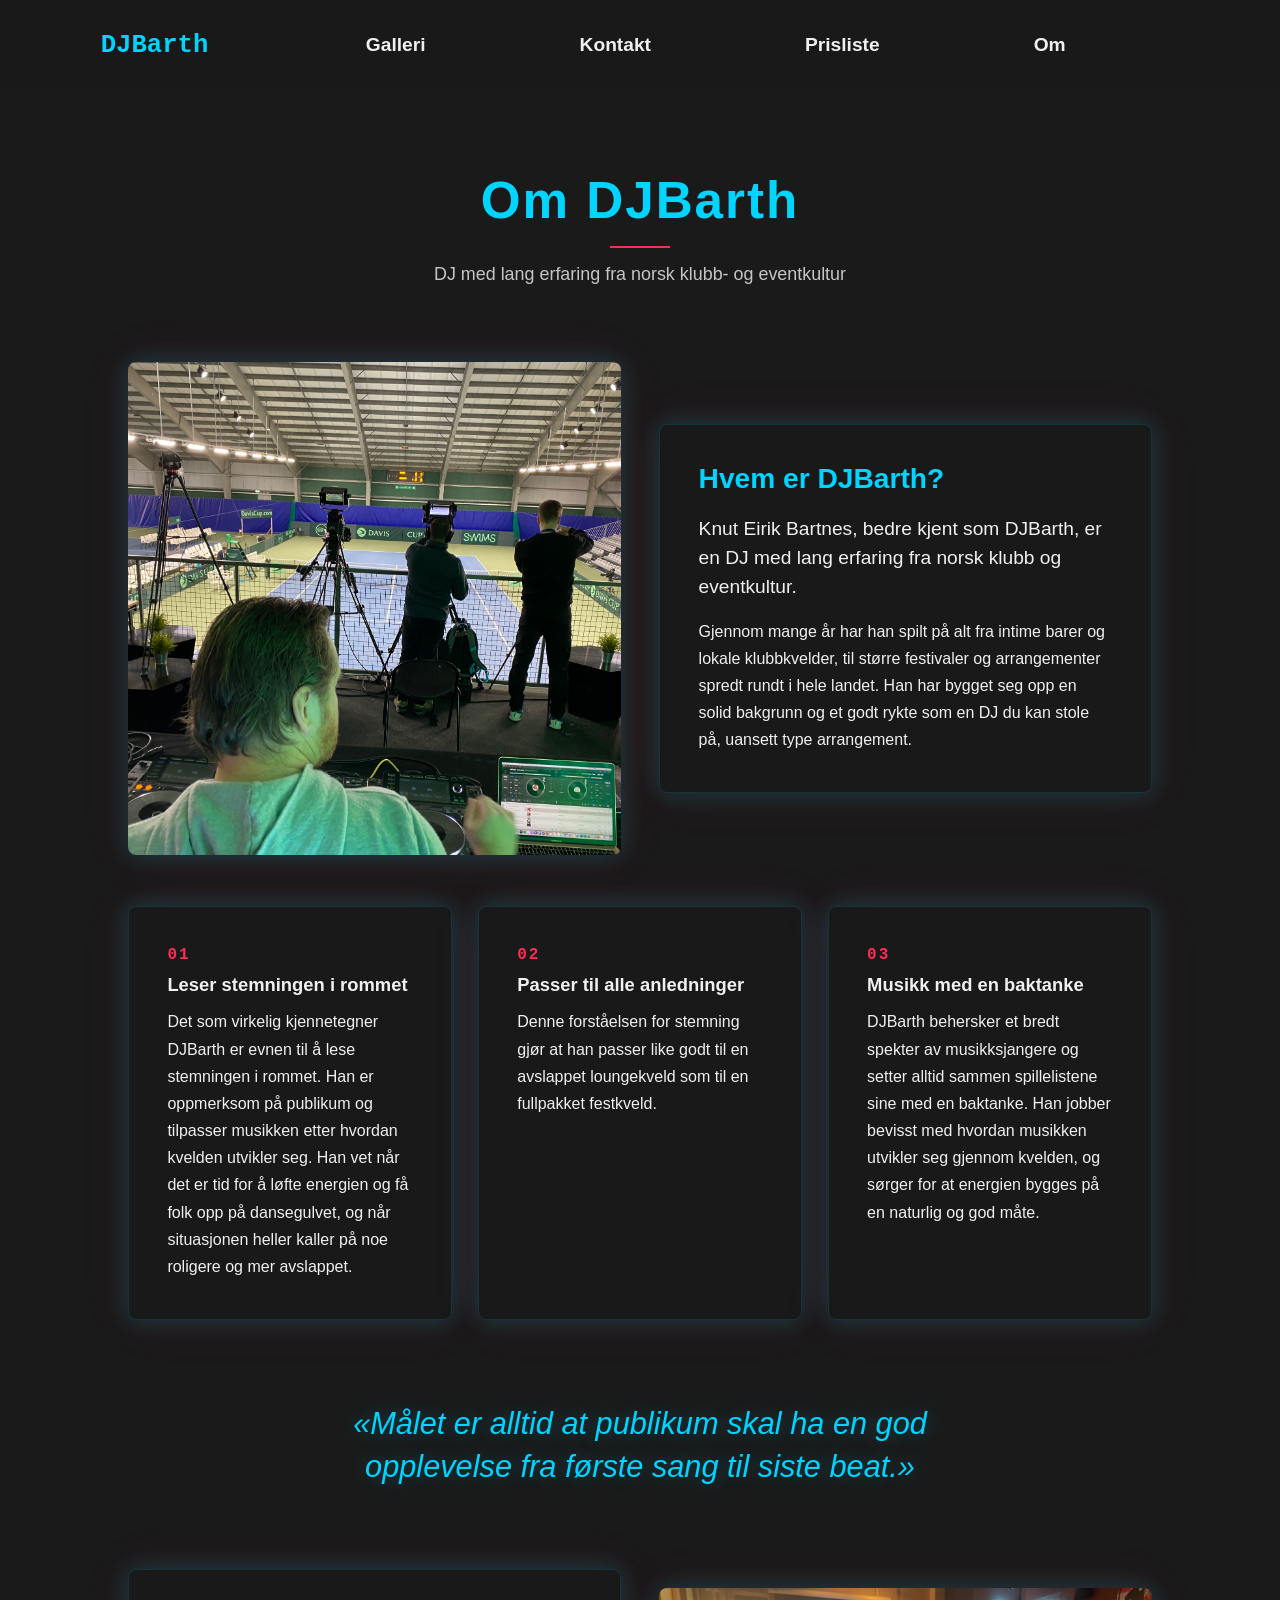
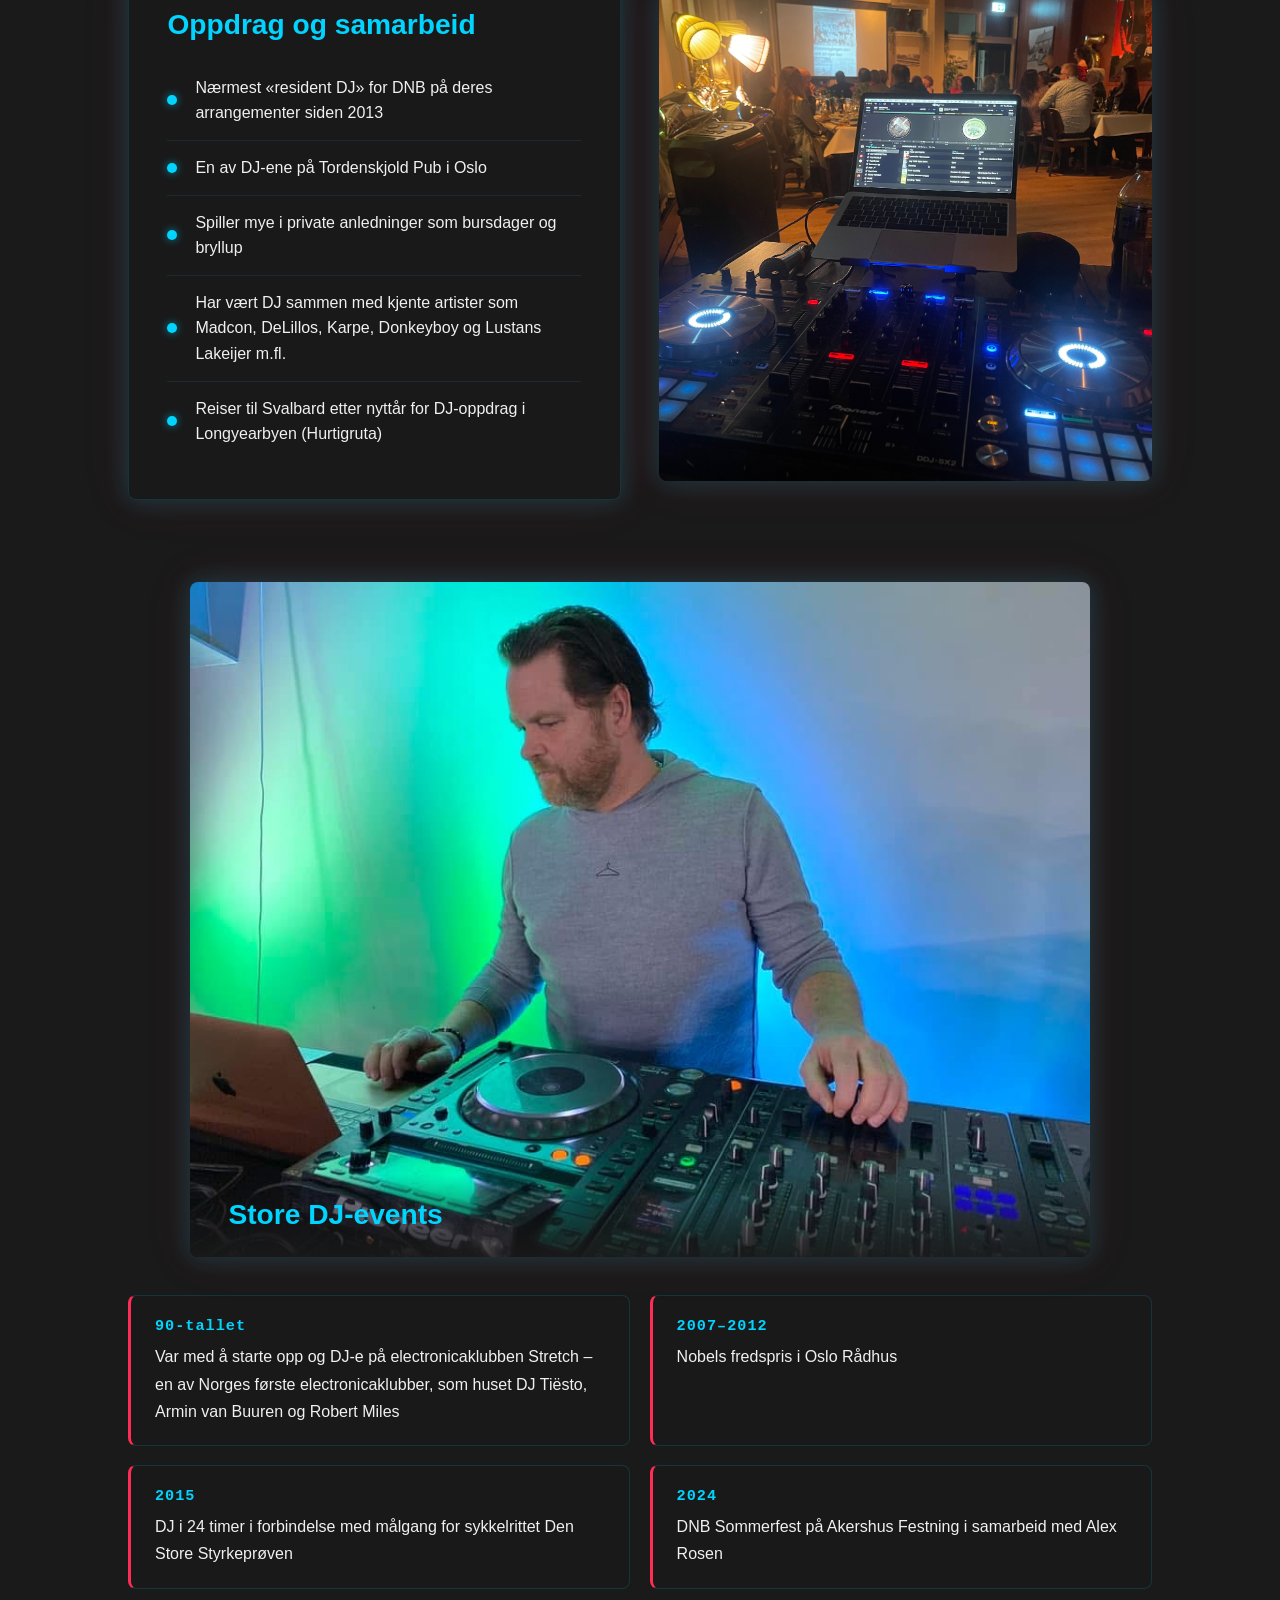
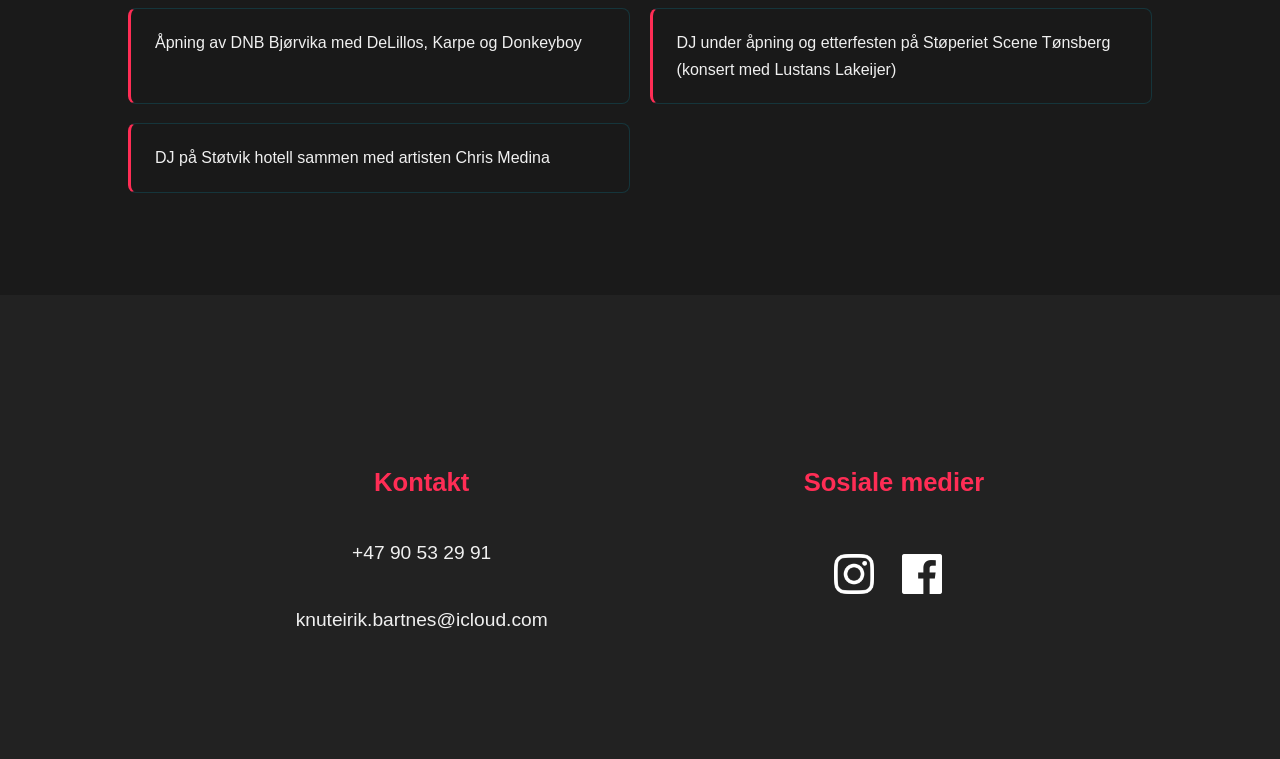
==== om/index.html @ a6e47fcf "Renere adresser: /galleri/, /kontakt/, /prisliste/, /om/ Sidene er flyttet fra HTML/*.html til egne " ====
<!DOCTYPE html>
<html lang="no">
<head>
    <meta charset="UTF-8">
    <meta name="viewport" content="width=device-width, initial-scale=1.0">
    <title>DJBarth</title>
    <link rel="stylesheet" href="/CSS/Om.css?v=9">
    <script src="/JS/Scrolleffekt.js"></script>
</head>
<body>
     <div class="SvartKonteiner">
        <div><a href="/" id="Logo">DJBarth</a></div>
        <nav class="NavMeny">
        <a href="/galleri/">Galleri</a>
        <a href="/kontakt/">Kontakt</a>
        <a href="/prisliste/">Prisliste</a>
        <a href="/om/">Om</a>
        </nav>
        <div><button class="Hamburger">III</button></div>
        <div class="DropdownMeny">
            <a href="/galleri/">Galleri</a>
            <a href="/kontakt/">Kontakt</a>
            <a href="/prisliste/">Prisliste</a>
            <a href="/om/">Om</a>
        </div>
    </div>

    <script>
        const burger = document.querySelector(".Hamburger");
        const navbar = document.querySelector(".SvartKonteiner");
    
        burger.addEventListener("click", () => {
            navbar.classList.toggle("open");  
        });
    </script>

    <header class="SideTopp reveal">
        <h1 class="SideTittel">Om DJBarth</h1>
        <p class="SideIngress">DJ med lang erfaring fra norsk klubb- og eventkultur</p>
    </header>

    <main class="omInnhold">

        <section class="omIntro">
            <img class="omBilde reveal" src="/Bilder/IMG_0641.jpeg" alt="DJBarth bak DJ-pulten">
            <div class="omKort reveal">
                <h2 class="Overskrift">Hvem er DJBarth?</h2>
                <p class="Tekst ingress">Knut Eirik Bartnes, bedre kjent som DJBarth, er en DJ med lang erfaring fra norsk klubb og eventkultur.</p>
                <p class="Tekst">Gjennom mange år har han spilt på alt fra intime barer og lokale klubbkvelder, til større festivaler og arrangementer spredt rundt i hele landet. Han har bygget seg opp en solid bakgrunn og et godt rykte som en DJ du kan stole på, uansett type arrangement.</p>
            </div>
        </section>

        <section class="omKjennetegn">
            <div class="omKort reveal">
                <span class="kortNummer">01</span>
                <h3 class="Underoverskrift">Leser stemningen i rommet</h3>
                <p class="Tekst">Det som virkelig kjennetegner DJBarth er evnen til å lese stemningen i rommet. Han er oppmerksom på publikum og tilpasser musikken etter hvordan kvelden utvikler seg. Han vet når det er tid for å løfte energien og få folk opp på dansegulvet, og når situasjonen heller kaller på noe roligere og mer avslappet.</p>
            </div>
            <div class="omKort reveal">
                <span class="kortNummer">02</span>
                <h3 class="Underoverskrift">Passer til alle anledninger</h3>
                <p class="Tekst">Denne forståelsen for stemning gjør at han passer like godt til en avslappet loungekveld som til en fullpakket festkveld.</p>
            </div>
            <div class="omKort reveal">
                <span class="kortNummer">03</span>
                <h3 class="Underoverskrift">Musikk med en baktanke</h3>
                <p class="Tekst">DJBarth behersker et bredt spekter av musikksjangere og setter alltid sammen spillelistene sine med en baktanke. Han jobber bevisst med hvordan musikken utvikler seg gjennom kvelden, og sørger for at energien bygges på en naturlig og god måte.</p>
            </div>
        </section>

        <blockquote class="omSitat reveal">
            <p>«Målet er alltid at publikum skal ha en god opplevelse fra første sang til siste beat.»</p>
        </blockquote>

        <section class="omDel">
            <div class="omKort reveal">
                <h2 class="Overskrift">Oppdrag og samarbeid</h2>
                <ul class="omListe">
                    <li>Nærmest «resident DJ» for DNB på deres arrangementer siden 2013</li>
                    <li>En av DJ-ene på Tordenskjold Pub i Oslo</li>
                    <li>Spiller mye i private anledninger som bursdager og bryllup</li>
                    <li>Har vært DJ sammen med kjente artister som Madcon, DeLillos, Karpe, Donkeyboy og Lustans Lakeijer m.fl.</li>
                    <li>Reiser til Svalbard etter nyttår for DJ-oppdrag i Longyearbyen (Hurtigruta)</li>
                </ul>
            </div>
            <img class="omBilde reveal" src="/Bilder/IMG_6933.jpeg" alt="DJBarth på oppdrag">
        </section>

        <section class="omEvents">
            <div class="eventsTopp">
                <img class="omBilde reveal" src="/Bilder/IMG_3747.JPG" alt="DJBarth på et stort arrangement">
                <h2 class="Overskrift reveal">Store DJ-events</h2>
            </div>
            <div class="eventsListe">
                <article class="eventKort reveal">
                    <span class="eventAar">90-tallet</span>
                    <p class="Tekst">Var med å starte opp og DJ-e på electronicaklubben Stretch – en av Norges første electronicaklubber, som huset DJ Tiësto, Armin van Buuren og Robert Miles</p>
                </article>
                <article class="eventKort reveal">
                    <span class="eventAar">2007–2012</span>
                    <p class="Tekst">Nobels fredspris i Oslo Rådhus</p>
                </article>
                <article class="eventKort reveal">
                    <span class="eventAar">2015</span>
                    <p class="Tekst">DJ i 24 timer i forbindelse med målgang for sykkelrittet Den Store Styrkeprøven</p>
                </article>
                <article class="eventKort reveal">
                    <span class="eventAar">2024</span>
                    <p class="Tekst">DNB Sommerfest på Akershus Festning i samarbeid med Alex Rosen</p>
                </article>
                <article class="eventKort reveal">
                    <p class="Tekst">Åpning av DNB Bjørvika med DeLillos, Karpe og Donkeyboy</p>
                </article>
                <article class="eventKort reveal">
                    <p class="Tekst">DJ under åpning og etterfesten på Støperiet Scene Tønsberg (konsert med Lustans Lakeijer)</p>
                </article>
                <article class="eventKort reveal">
                    <p class="Tekst">DJ på Støtvik hotell sammen med artisten Chris Medina</p>
                </article>
            </div>
        </section>

    </main>


<footer>
    <div class="footerSection">
        
        <ul class="Kontakt">
            <li class="FooterLi"><h3>Kontakt</h3></li>
            <li class="FooterLi"><p>+47 90 53 29 91</p></li>
            <li class="FooterLi"><p>knuteirik.bartnes@icloud.com</p></li>
        </ul>

        <ul>
            <li class="FooterLi"><h3>Sosiale medier</h3></li>
            <li class="FooterLi">
                <a href="https://www.instagram.com/djbarth66?utm_source=ig_web_button_share_sheet&igsh=ZDNlZDc0MzIxNw=="><img class="instagram" src="/Bilder/instagram-white-icon.webp" alt=""></a>
                <a href="https://www.facebook.com/profile.php?id=100063523150438"><img class="facebook" src="/Bilder/facebook-logo-png-white-facebook-logo-png-white-facebook-icon-png--32.png" alt=""></a>
            </li>
        </ul>
    </div>
</footer>
    
    
</body>
</html>
---- CSS/Om.css ----
body{
    margin: 0;
    font-family: Arial, sans-serif;
    color: #f0f0f0;
    padding-top: clamp(80px, 10vw, 120px);
}

html {
    background: transparent;
    background-color: #1a1a1a;
    background-attachment: fixed;
}

* {
    box-sizing: border-box;
}

.SvartKonteiner {
    top: 0;
    left: 0;
    border: 2px solid transparent;
    padding: 20px;
    display: flex;
    justify-content: space-around;
    align-items: center;
    width: 100%;
    background-color: rgba(26, 26, 26, 0.6);
    backdrop-filter: blur(10px);
    -webkit-backdrop-filter: blur(10px);
    position: fixed;
    z-index: 9999;
}

.SvartKonteiner a{
    color: #f0f0f0;
    text-decoration: none;
    font-weight: bold;
    padding: 10px 20px;
    border: 2px solid transparent;
    transition: all 0.3s ease;
    border-radius: 5px;
    font-size: 1.5vw;
}

.SvartKonteiner a:hover {
    transform: scale(1.07);
    color: #00d4ff;
    text-shadow: 0 0 8px rgba(0, 212, 255, 0.6);
}

#Logo{
    color: #00d4ff;
    font-family:'Courier New', Courier, monospace;
    font-size: 2vw;
}

.Hamburger {
    display: none;
    font-size: 6vw;
    background: none;
    border: none;
    color: #f0f0f0;
    cursor: pointer;
}

.NavMeny {
    display: flex;
    gap: 110px;
}

.DropdownMeny {
    display: none;
    flex-direction: column;
    background-color: rgba(26, 26, 26, 0.95);
    backdrop-filter: blur(10px);
    -webkit-backdrop-filter: blur(10px);
    border-top: 2px solid #ff2d55;
    width: 30vw;
    padding: 2vw 0;
    top: 100%;
    right: 5vw;
    position: absolute;
    align-items: center;
}

.DropdownMeny a {
    color: rgb(245, 243, 243);
    padding: 12px 20px;
    text-decoration: none;
    font-weight: bold;
    font-size: 3vw;
}

.DropdownMeny a:hover {
    color: #00d4ff;
    text-shadow: 0 0 8px rgba(0, 212, 255, 0.6);
}

/* ---------- Felles scrolleffekt (lik på Om og Galleri) ---------- */
.js .reveal {
    opacity: 0;
    transform: translateY(40px);
    transition: opacity 0.8s ease, transform 0.8s ease;
}

.js .reveal.synlig {
    opacity: 1;
    transform: none;
}

@media (prefers-reduced-motion: reduce) {
    .js .reveal {
        opacity: 1;
        transform: none;
        transition: none;
    }
}

/* ---------- Sidetopp (lik på Om og Galleri) ---------- */
.SideTopp {
    text-align: center;
    padding: 4vw 5% 2vw;
}

.SideTittel {
    font-family: 'Segoe UI', Tahoma, Geneva, Verdana, sans-serif;
    font-size: clamp(2rem, 4vw, 3.5rem);
    color: #00d4ff;
    margin: 0;
    letter-spacing: 2px;
}

.SideTittel::after {
    content: "";
    display: block;
    width: 60px;
    height: 2px;
    background-color: #ff2d55;
    margin: 16px auto 0;
}

.SideIngress {
    font-family: 'Segoe UI', Tahoma, Geneva, Verdana, sans-serif;
    font-size: clamp(1rem, 1.4vw, 1.3rem);
    color: #f0f0f0;
    opacity: 0.8;
    margin-top: 16px;
}

/* ---------- Om-innhold ---------- */
.omInnhold {
    width: 80%;
    max-width: 1200px;
    margin: 0 auto 8%;
}

.omIntro,
.omDel {
    display: grid;
    grid-template-columns: 1fr 1fr;
    gap: 3vw;
    align-items: center;
    margin: 5% 0;
}

.omBilde {
    width: 100%;
    aspect-ratio: 1 / 1;
    object-fit: cover;
    display: block;
    border-radius: 8px;
    box-shadow: 0 0 25px rgba(0, 212, 255, 0.2), 0 0 50px rgba(255, 45, 85, 0.1);
}

.omKort {
    background: rgba(26, 26, 26, 0.8);
    color: #f0f0f0;
    padding: clamp(24px, 3vw, 48px);
    box-shadow: 0 0 25px rgba(0, 212, 255, 0.2), 0 0 50px rgba(255, 45, 85, 0.1);
    border: 1px solid rgba(0, 212, 255, 0.15);
    border-radius: 8px;
}

.Overskrift {
    font-size: clamp(1.5rem, 2.2vw, 2.2rem);
    font-family: 'Segoe UI', Tahoma, Geneva, Verdana, sans-serif;
    color: #00d4ff;
    margin: 0 0 20px;
    font-weight: bold;
}

.Underoverskrift {
    font-size: clamp(1.15rem, 1.4vw, 1.4rem);
    font-family: 'Segoe UI', Tahoma, Geneva, Verdana, sans-serif;
    color: #f0f0f0;
    margin: 10px 0 12px;
    font-weight: bold;
}

.Tekst {
    font-size: clamp(1rem, 1.15vw, 1.15rem);
    font-family: 'Segoe UI', Tahoma, Geneva, Verdana, sans-serif;
    line-height: 1.7;
    margin: 0 0 16px;
}

.Tekst:last-child {
    margin-bottom: 0;
}

.Tekst.ingress {
    font-size: clamp(1.15rem, 1.5vw, 1.5rem);
    line-height: 1.5;
}

/* Tre kjennetegn-kort */
.omKjennetegn {
    display: grid;
    grid-template-columns: repeat(3, 1fr);
    gap: 2vw;
    margin: 5% 0;
}

.omKjennetegn .omKort {
    transition: opacity 0.8s ease, transform 0.8s ease, box-shadow 0.3s ease;
}

.omKjennetegn .omKort.synlig:hover {
    transform: translateY(-6px);
}

.kortNummer {
    font-family: 'Courier New', Courier, monospace;
    color: #ff2d55;
    font-size: 1rem;
    font-weight: bold;
    letter-spacing: 2px;
}

/* Sitat */
.omSitat {
    margin: 8% auto;
    max-width: 800px;
    text-align: center;
    border-left: none;
    padding: 0 5%;
}

.omSitat p {
    font-family: 'Segoe UI', Tahoma, Geneva, Verdana, sans-serif;
    font-size: clamp(1.4rem, 2.4vw, 2.2rem);
    font-style: italic;
    color: #00d4ff;
    line-height: 1.4;
    text-shadow: 0 0 20px rgba(0, 212, 255, 0.3);
}

/* Liste med cyan markører */
.omListe {
    list-style: none;
    padding: 0;
    margin: 0;
    font-size: clamp(1rem, 1.15vw, 1.15rem);
    font-family: 'Segoe UI', Tahoma, Geneva, Verdana, sans-serif;
    line-height: 1.6;
}

.omListe li {
    position: relative;
    padding: 14px 0 14px 28px;
    border-bottom: 1px solid rgba(0, 212, 255, 0.1);
}

.omListe li:last-child {
    border-bottom: none;
}

.omListe li::before {
    content: "";
    position: absolute;
    left: 0;
    top: 50%;
    width: 10px;
    height: 10px;
    margin-top: -5px;
    border-radius: 50%;
    background-color: #00d4ff;
    box-shadow: 0 0 8px rgba(0, 212, 255, 0.6);
}

/* Store events */
.omEvents {
    margin: 8% 0 0;
}

.eventsTopp {
    position: relative;
    max-width: 900px;
    margin: 0 auto 3vw;
}

/* Vis hele bildet i originalformat (4:3) – ingen beskjæring */
.eventsTopp .omBilde {
    aspect-ratio: auto;
    height: auto;
}

.eventsTopp .Overskrift {
    position: absolute;
    left: 0;
    bottom: 0;
    margin: 0;
    padding: 2vw 3vw;
    width: 100%;
    border-radius: 0 0 8px 8px;
    background: linear-gradient(to top, rgba(26, 26, 26, 0.9), rgba(26, 26, 26, 0));
}

.eventsListe {
    display: grid;
    grid-template-columns: repeat(2, 1fr);
    gap: 1.5vw;
}

.eventKort {
    background: rgba(26, 26, 26, 0.8);
    border: 1px solid rgba(0, 212, 255, 0.15);
    border-left: 3px solid #ff2d55;
    border-radius: 8px;
    padding: 20px 24px;
    transition: opacity 0.8s ease, transform 0.8s ease, box-shadow 0.3s ease;
}

.eventKort:hover {
    box-shadow: 0 0 25px rgba(0, 212, 255, 0.2), 0 0 50px rgba(255, 45, 85, 0.1);
}

.eventAar {
    display: inline-block;
    font-family: 'Courier New', Courier, monospace;
    font-weight: bold;
    color: #00d4ff;
    font-size: 0.95rem;
    letter-spacing: 1px;
    margin-bottom: 8px;
}

ul{
    font-size:1.5vw;
    text-align: start;
    padding: 10%;
    margin: 0%;
}

.footerSection{
    display: flex;
    justify-content: center;
    background-color: #222222;
}
footer {
    background-color: #222222;
}
footer h3{
    font-size: 2vw;
    color: #ff2d55;
    display: flex;
    margin: 0;
}

a {
    text-decoration: none;
    color: #f0f0f0;
}
p{
    margin: 0;
}

.FooterLi{
    font-size: 1.5vw;
    display: flex;
    margin-top: 5vh;
    justify-content: center;
    align-items: center;
    gap: 1rem;
    color: #f0f0f0;
    white-space: nowrap;
}

.footerSection .FooterLi a img.instagram{
    width: 2.5rem;
    display: block;
    object-fit: contain;
}

.footerSection .FooterLi a img.facebook{
    width: 4rem;
    display: block;
    object-fit: contain;
}

.footerSection .FooterLi a{
    display: flex;
    align-items: center;
}


/* Nettbrett: 769px – 1024px */
@media (max-width: 1024px) {
    html {
        background: none;
        background-color: #1a1a1a;
        background-attachment: scroll;
    }

    body {
        background: transparent;
        margin-top: clamp(80px, 13vh, 120px);
    }

    .Hamburger {
        display: block;
    }

    .NavMeny {
        display: none;
    }

    .SvartKonteiner.open .DropdownMeny {
        display: flex;
    }

    #Logo {
        font-size: 5vw;
    }

    .DropdownMeny {
        width: 30vw;
    }

    .DropdownMeny a {
        font-size: 2.5vw;
    }

    .omInnhold {
        width: 90%;
    }

    .omIntro,
    .omDel {
        grid-template-columns: 1fr;
        gap: 24px;
        margin: 8% 0;
    }

    .omDel .omBilde {
        order: -1;
    }

    .omBilde {
        aspect-ratio: 4 / 3;
    }

    .omKjennetegn {
        grid-template-columns: 1fr;
        gap: 20px;
    }

    .eventsListe {
        gap: 16px;
    }

    .eventsTopp {
        max-width: none;
    }

    ul {
        font-size: 2.5vw;
    }

    footer h3 {
        font-size: 2.5vw;
    }

    .FooterLi {
        font-size: 2vw;
    }

    .footerSection {
        background-color: #222222;
        margin-top: 8%;
    }

    footer {
        padding-bottom: 60px;
    }
}

/* Telefon: 0 – 768px */
@media (max-width: 768px) {
    html {
        background: none;
        background-color: #1a1a1a;
        background-attachment: scroll;
    }

    body {
        background: transparent;
        margin-top: clamp(80px, 13vh, 120px);
    }

    .Hamburger {
        display: block;
        font-size: 6vw;
    }

    .NavMeny {
        display: none;
    }

    .SvartKonteiner.open .DropdownMeny {
        display: flex;
    }

    #Logo {
        font-size: 6vw;
    }

    .DropdownMeny {
        width: 30vw;
    }

    .DropdownMeny a {
        font-size: 4vw;
    }

    .omInnhold {
        width: 90%;
    }

    .omIntro,
    .omDel {
        grid-template-columns: 1fr;
        gap: 20px;
        margin: 10% 0;
    }

    .omDel .omBilde {
        order: -1;
    }

    .omBilde {
        aspect-ratio: 4 / 3;
    }

    .omKjennetegn {
        grid-template-columns: 1fr;
        gap: 16px;
    }

    .eventsListe {
        grid-template-columns: 1fr;
        gap: 12px;
    }

    .eventsTopp .Overskrift {
        padding: 16px 20px;
    }

    .SideTopp {
        padding: 8vw 5% 4vw;
    }

    .omSitat {
        margin: 14% auto;
    }

    ul {
        font-size: medium;
    }

    .footerSection {
        display: flex;
        justify-content: center;
        margin-top: 40%;
        background-color: #222222;
    }

    footer {
        padding-bottom: 60px;
    }
    footer h3 {
        font-size: 3.5vw;
        color: #ff2d55;
        display: flex;
        margin: 0;
    }
    ul {
        padding: 4%;
    }

    .Meny a {
        margin-top: 35%;
        padding: 3%;
    }
    a {
        text-decoration: none;
        color: #f0f0f0;
    }
    p {
        margin: 0;
    }

    .FooterLi {
        font-size: 3vw;
        display: flex;
        margin-top: 5vh;
        justify-content: center;
        align-items: center;
        gap: 1rem;
        color: #f0f0f0;
        white-space: nowrap;
    }

    .footerSection .FooterLi a img.instagram {
        width: 1.5rem;
        display: block;
        object-fit: contain;
    }

    .footerSection .FooterLi a img.facebook {
        width: 2.5rem;
        display: block;
        object-fit: contain;
    }

    .footerSection .FooterLi a {
        display: flex;
        align-items: center;
    }
}

/* ---------- Telefon: nytt oppsett for toppen av Om-siden (alt over sitatet) ---------- */
@media (max-width: 768px) {
    /* Mindre tomrom øverst (body har allerede margin-top for menyen) */
    body {
        padding-top: 0;
    }

    .SideTopp {
        padding: 28px 6% 8px;
    }

    .SideTittel {
        font-size: 2rem;
    }

    .SideIngress {
        font-size: 0.95rem;
        margin-top: 12px;
    }

    .omIntro {
        gap: 0;
        margin: 24px 0 36px;
    }

    /* Bildet får mer høyde og glir over i teksten under */
    .omIntro .omBilde {
        aspect-ratio: 4 / 5;
        border-radius: 14px;
        box-shadow: none;
        -webkit-mask-image: linear-gradient(to bottom, #000 70%, transparent 100%);
        mask-image: linear-gradient(to bottom, #000 70%, transparent 100%);
    }

    /* Intro-teksten uten tung boks */
    .omIntro .omKort {
        background: none;
        border: none;
        box-shadow: none;
        padding: 0 4px;
        margin-top: -48px;
        position: relative;
    }

    .omIntro .Overskrift {
        font-size: 1.6rem;
        margin-bottom: 14px;
    }

    .omIntro .Tekst.ingress {
        font-size: 1.15rem;
        border-left: 3px solid #ff2d55;
        padding-left: 14px;
        margin-bottom: 18px;
    }

    .omIntro .Tekst {
        color: #cfcfcf;
        font-size: 1rem;
    }

    /* Kjennetegn som en tidslinje i stedet for tre store kort */
    .omKjennetegn {
        position: relative;
        gap: 28px;
        margin: 0 0 8px;
        padding-left: 52px;
    }

    .omKjennetegn::before {
        content: "";
        position: absolute;
        left: 17px;
        top: 8px;
        bottom: 8px;
        width: 2px;
        background: linear-gradient(to bottom, #00d4ff, rgba(255, 45, 85, 0.6));
        opacity: 0.5;
    }

    .omKjennetegn .omKort {
        position: relative;
        background: none;
        border: none;
        box-shadow: none;
        padding: 0;
    }

    .omKjennetegn .omKort.synlig:hover {
        transform: none;
    }

    .omKjennetegn .kortNummer {
        position: absolute;
        left: -52px;
        top: 0;
        width: 36px;
        height: 36px;
        display: flex;
        align-items: center;
        justify-content: center;
        border-radius: 50%;
        background: #1a1a1a;
        border: 1.5px solid #ff2d55;
        font-size: 0.8rem;
        letter-spacing: 0;
    }

    .omKjennetegn .Underoverskrift {
        font-size: 1.1rem;
        margin: 6px 0 8px;
    }

    .omKjennetegn .Tekst {
        font-size: 0.95rem;
        line-height: 1.6;
        color: #cfcfcf;
    }
}

/* Fyll området under footeren (Safari sin verktøylinje/overscroll) med footerfargen,
   mens toppen av siden beholder den mørke bakgrunnen. Må ligge sist i filen. */
html {
    background: linear-gradient(#1a1a1a, #1a1a1a) top / 100% 50% no-repeat, #222222;
}

/* iOS 26 Safari farger verktøylinja nederst etter body sin background-color,
   så den settes til footerfargen. Selve flaten males mørk med et bakgrunnsbilde. */
body {
    background-color: #222222;
    background-image: linear-gradient(#1a1a1a, #1a1a1a);
}
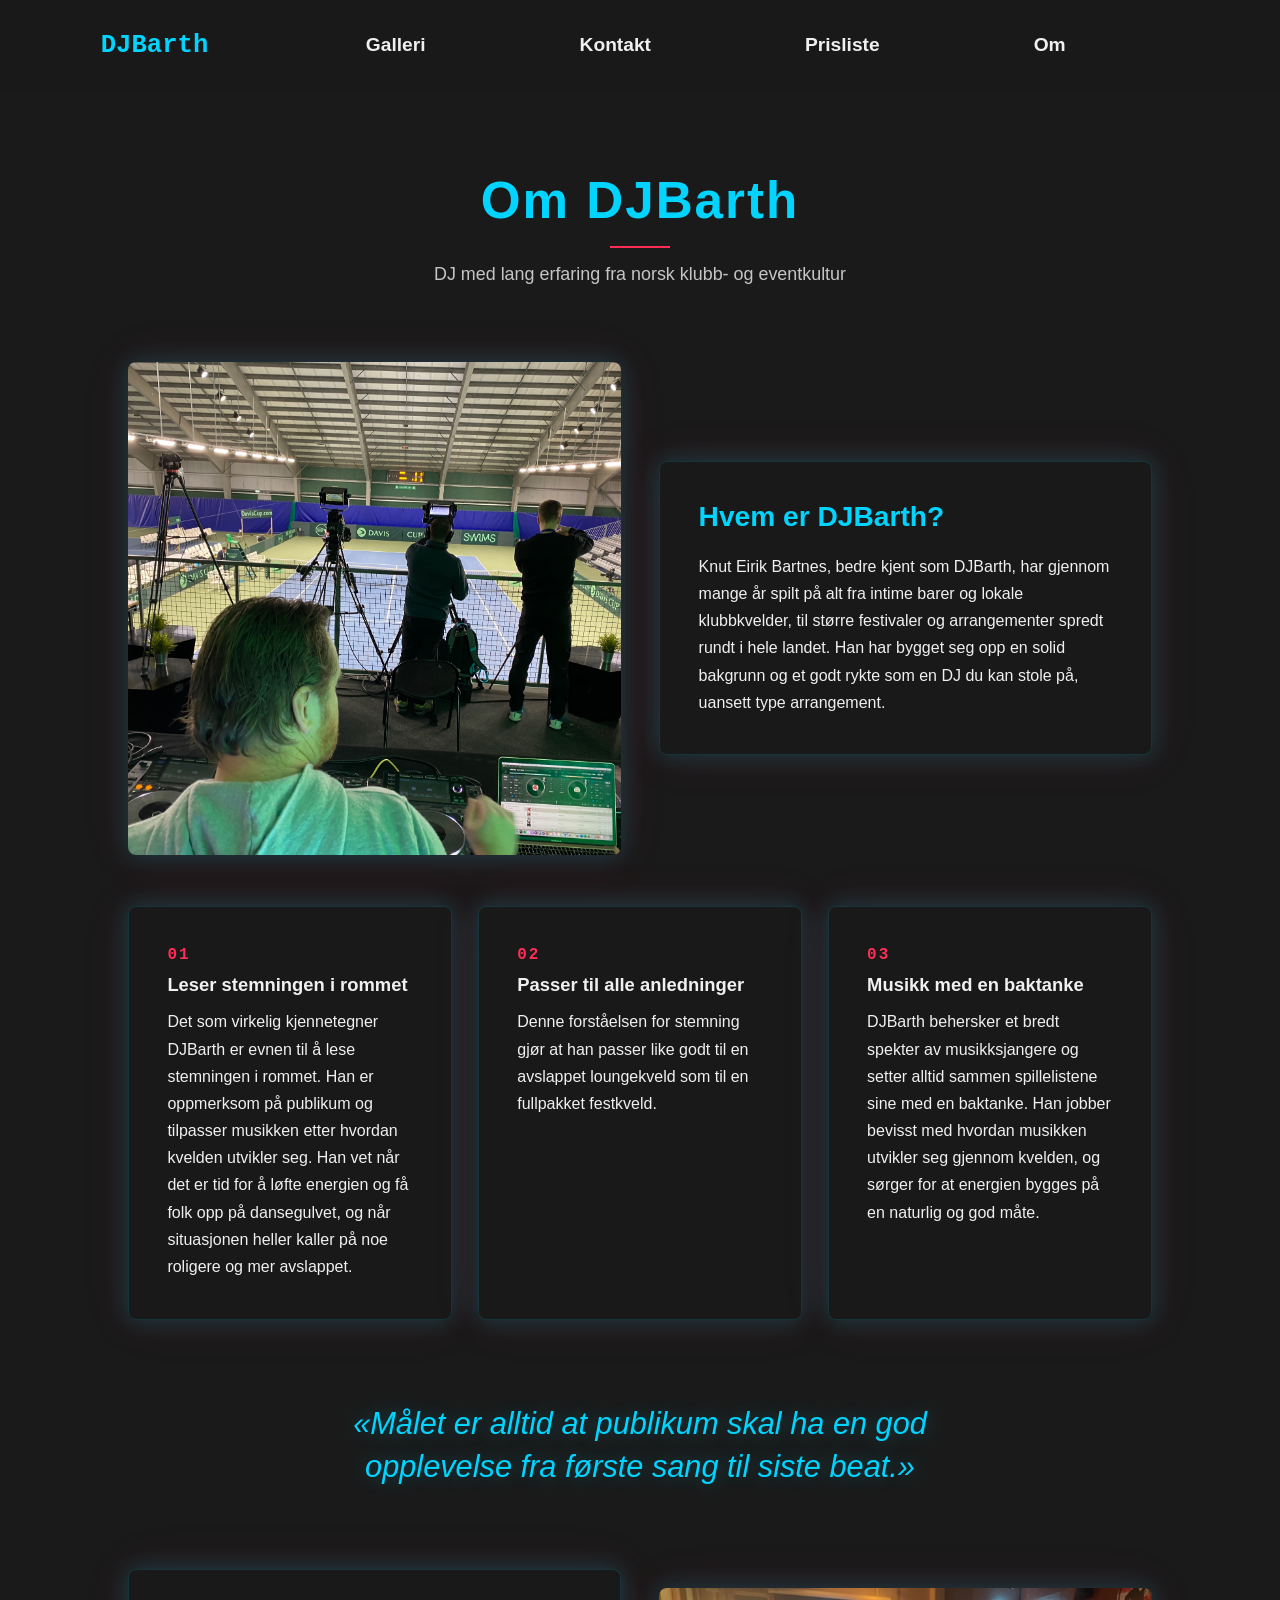
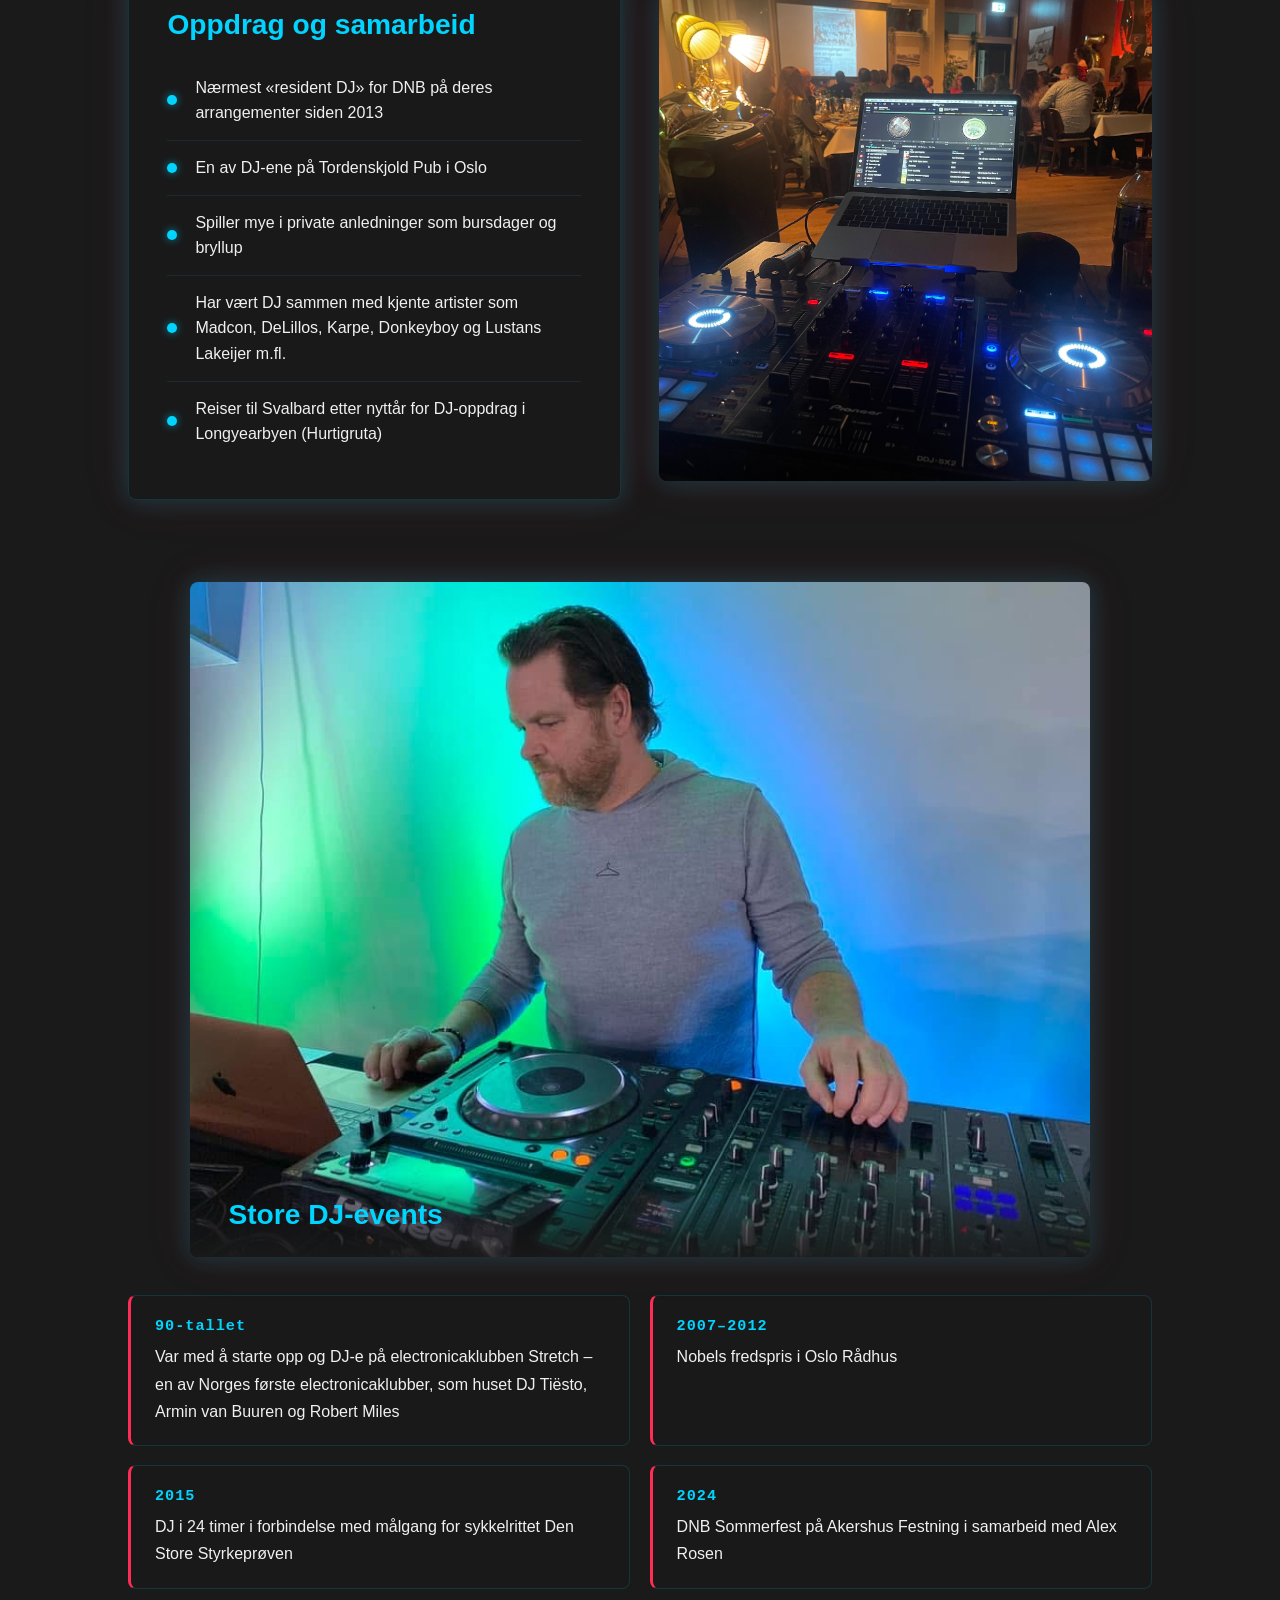
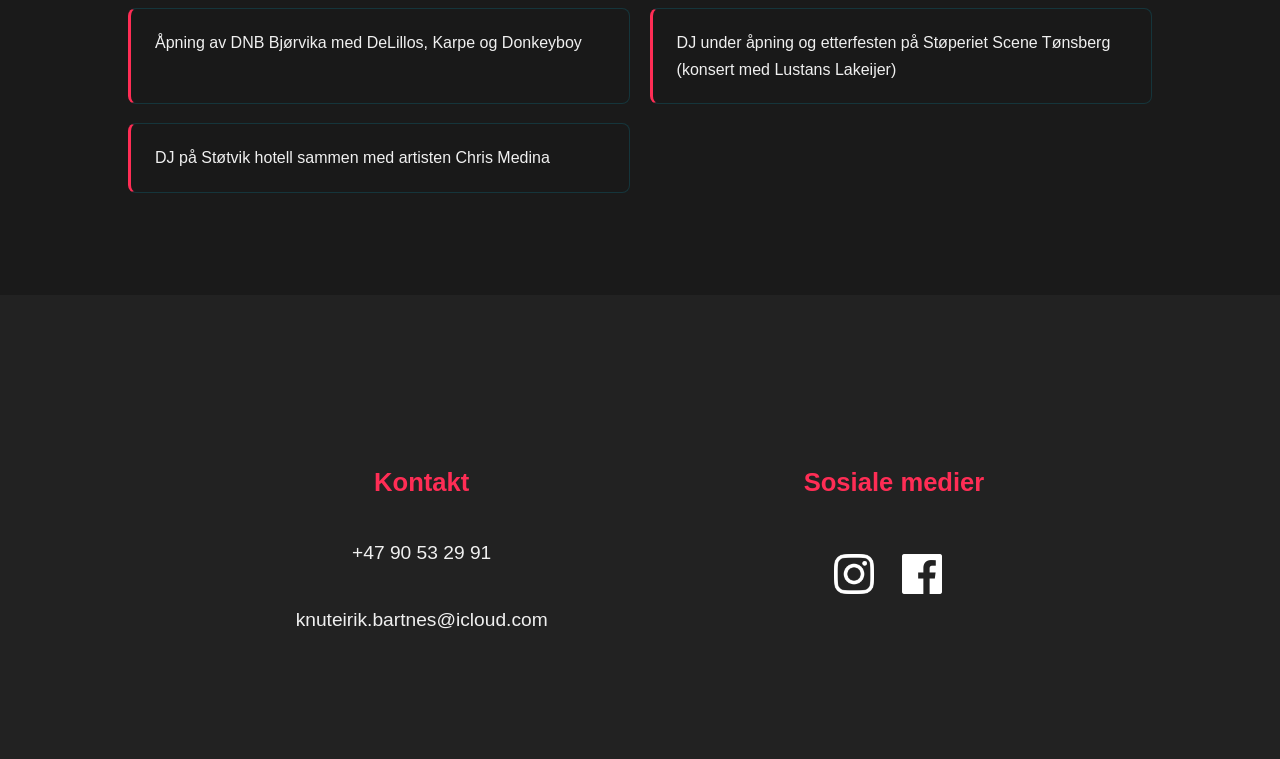
==== commit ef25e061: "Om-siden: slå sammen introen til ett avsnitt Co-Authored-By: Claude Opus 5.5 <noreply@anthropic.com>" ====
--- a/om/index.html
+++ b/om/index.html
@@ -45,8 +45,7 @@
             <img class="omBilde reveal" src="/Bilder/IMG_0641.jpeg" alt="DJBarth bak DJ-pulten">
             <div class="omKort reveal">
                 <h2 class="Overskrift">Hvem er DJBarth?</h2>
-                <p class="Tekst ingress">Knut Eirik Bartnes, bedre kjent som DJBarth, er en DJ med lang erfaring fra norsk klubb og eventkultur.</p>
-                <p class="Tekst">Gjennom mange år har han spilt på alt fra intime barer og lokale klubbkvelder, til større festivaler og arrangementer spredt rundt i hele landet. Han har bygget seg opp en solid bakgrunn og et godt rykte som en DJ du kan stole på, uansett type arrangement.</p>
+                <p class="Tekst">Knut Eirik Bartnes, bedre kjent som DJBarth, har gjennom mange år spilt på alt fra intime barer og lokale klubbkvelder, til større festivaler og arrangementer spredt rundt i hele landet. Han har bygget seg opp en solid bakgrunn og et godt rykte som en DJ du kan stole på, uansett type arrangement.</p>
             </div>
         </section>
 
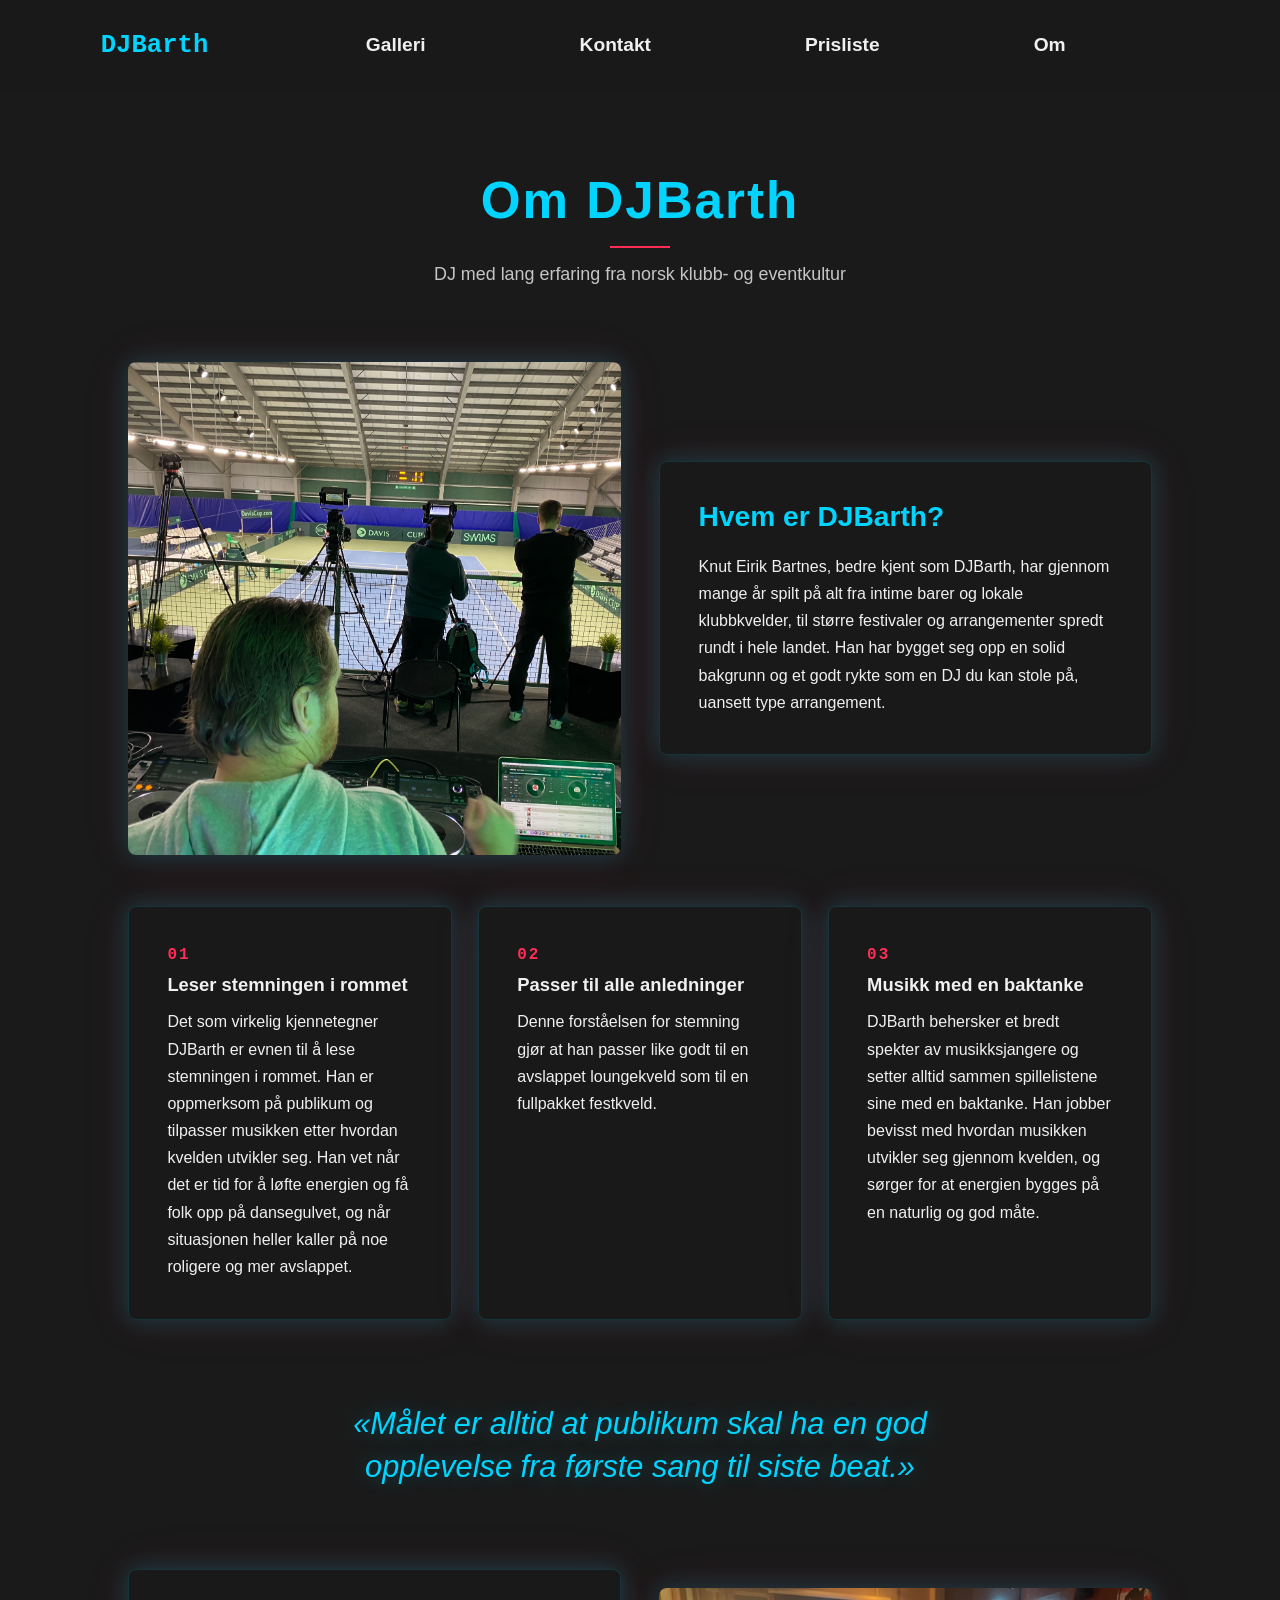
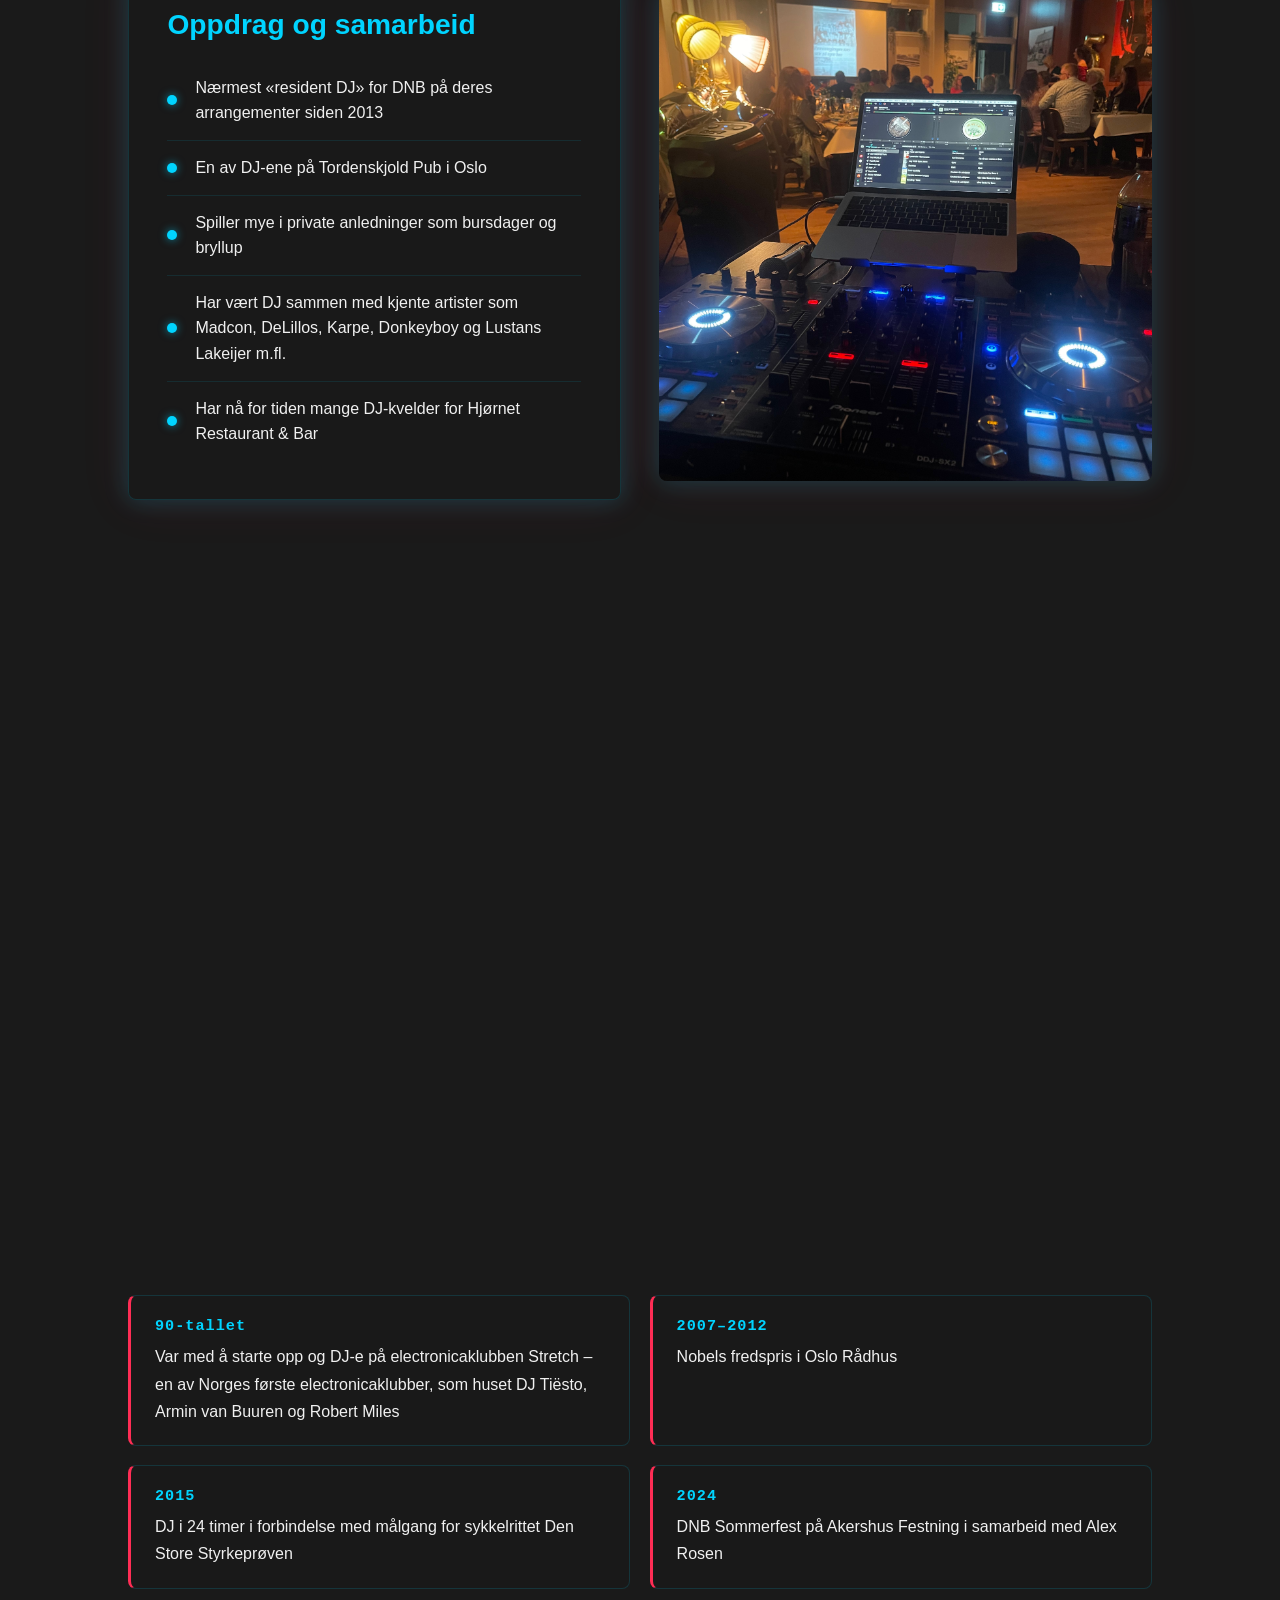
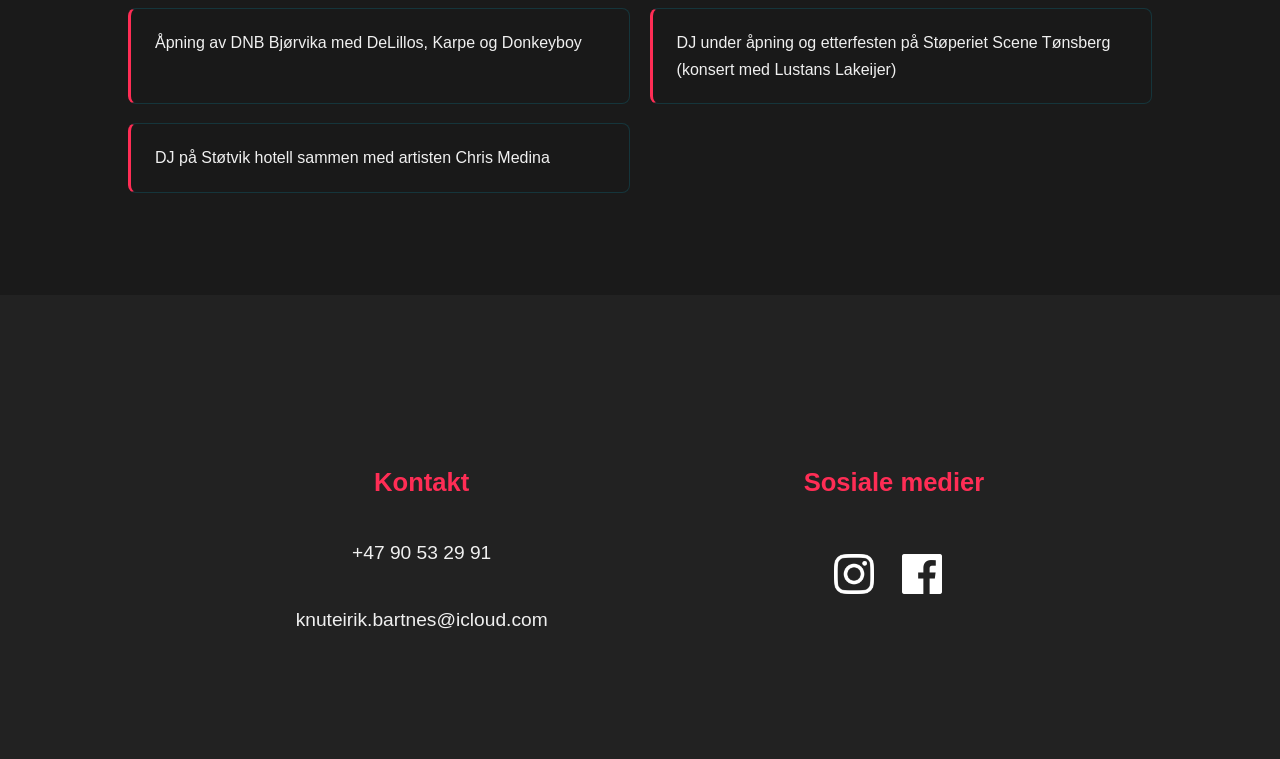
==== commit f435139d: "Om-siden: Hjørnet Restaurant & Bar i stedet for Svalbard-punktet Co-Authored-By: Claude Opus 5.5 <no" ====
--- a/om/index.html
+++ b/om/index.html
@@ -79,7 +79,7 @@
                     <li>En av DJ-ene på Tordenskjold Pub i Oslo</li>
                     <li>Spiller mye i private anledninger som bursdager og bryllup</li>
                     <li>Har vært DJ sammen med kjente artister som Madcon, DeLillos, Karpe, Donkeyboy og Lustans Lakeijer m.fl.</li>
-                    <li>Reiser til Svalbard etter nyttår for DJ-oppdrag i Longyearbyen (Hurtigruta)</li>
+                    <li>Har nå for tiden mange DJ-kvelder for Hjørnet Restaurant &amp; Bar</li>
                 </ul>
             </div>
             <img class="omBilde reveal" src="/Bilder/IMG_6933.jpeg" alt="DJBarth på oppdrag">
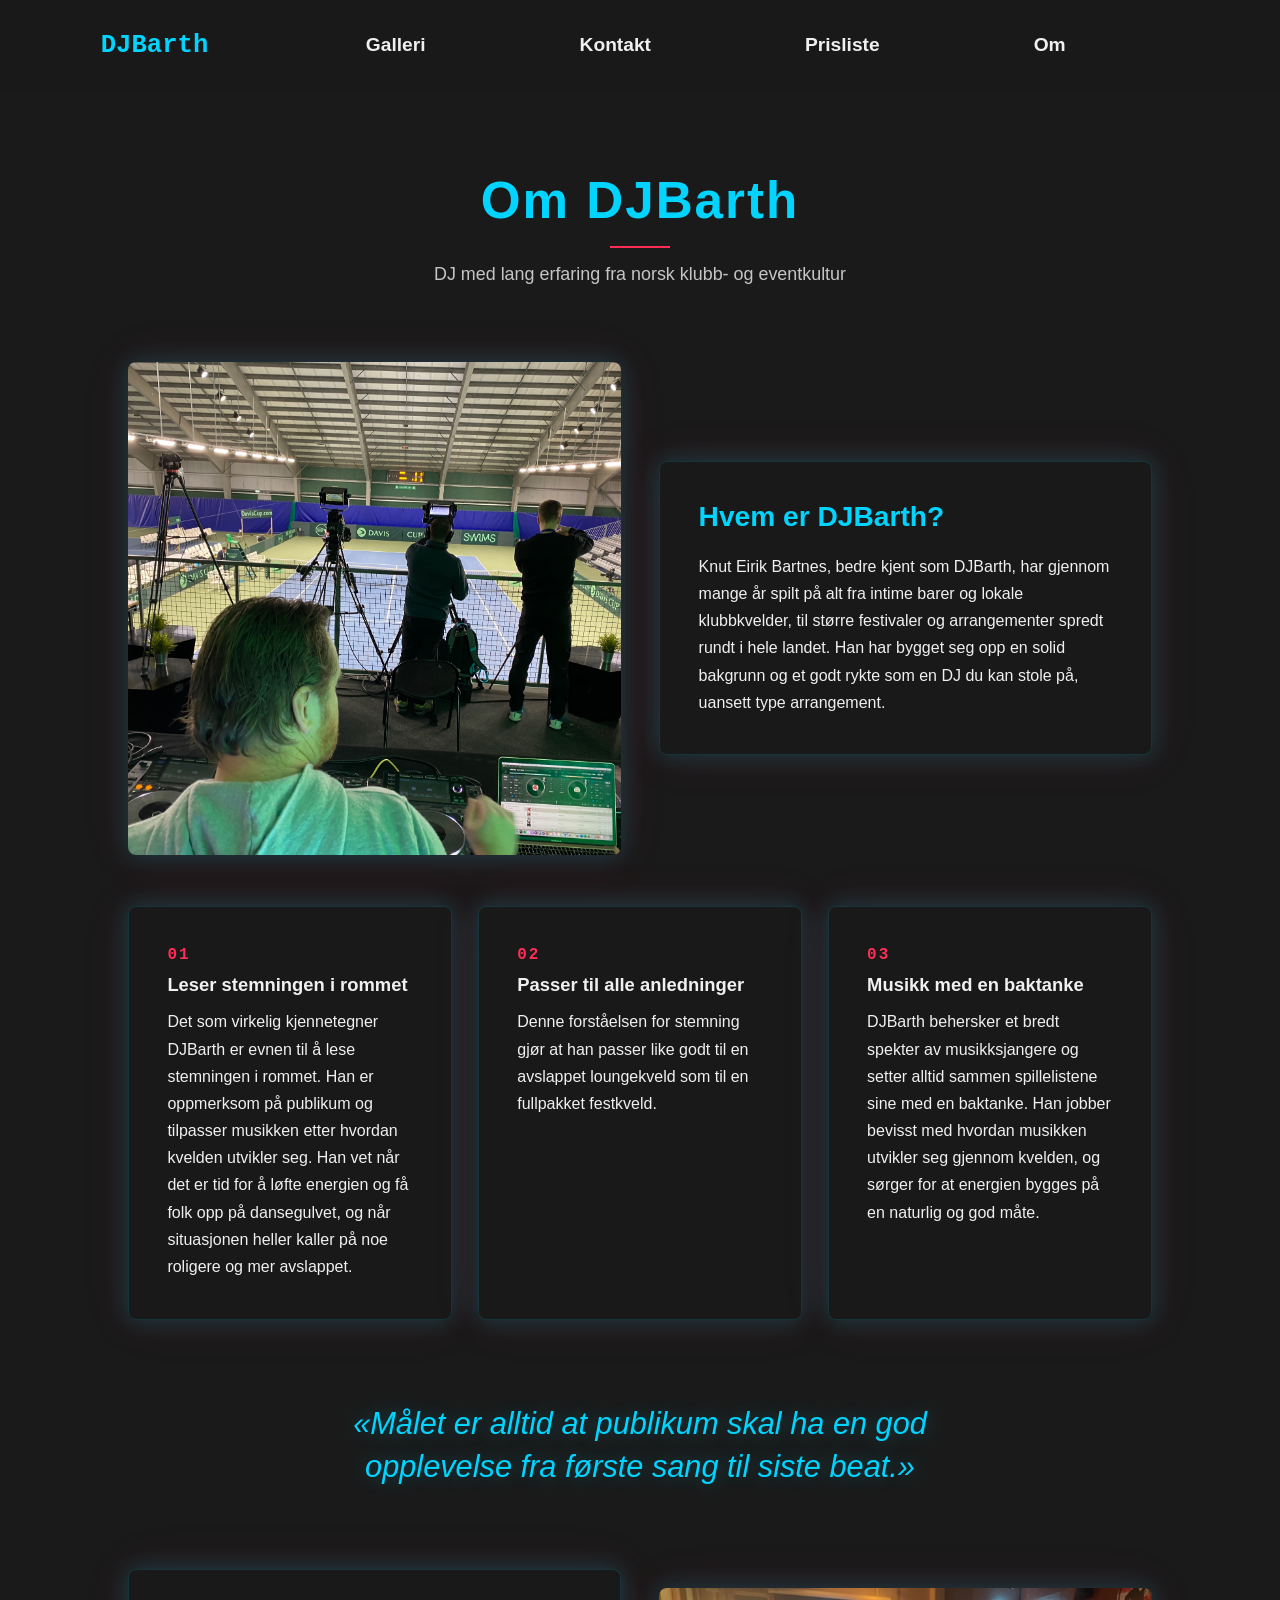
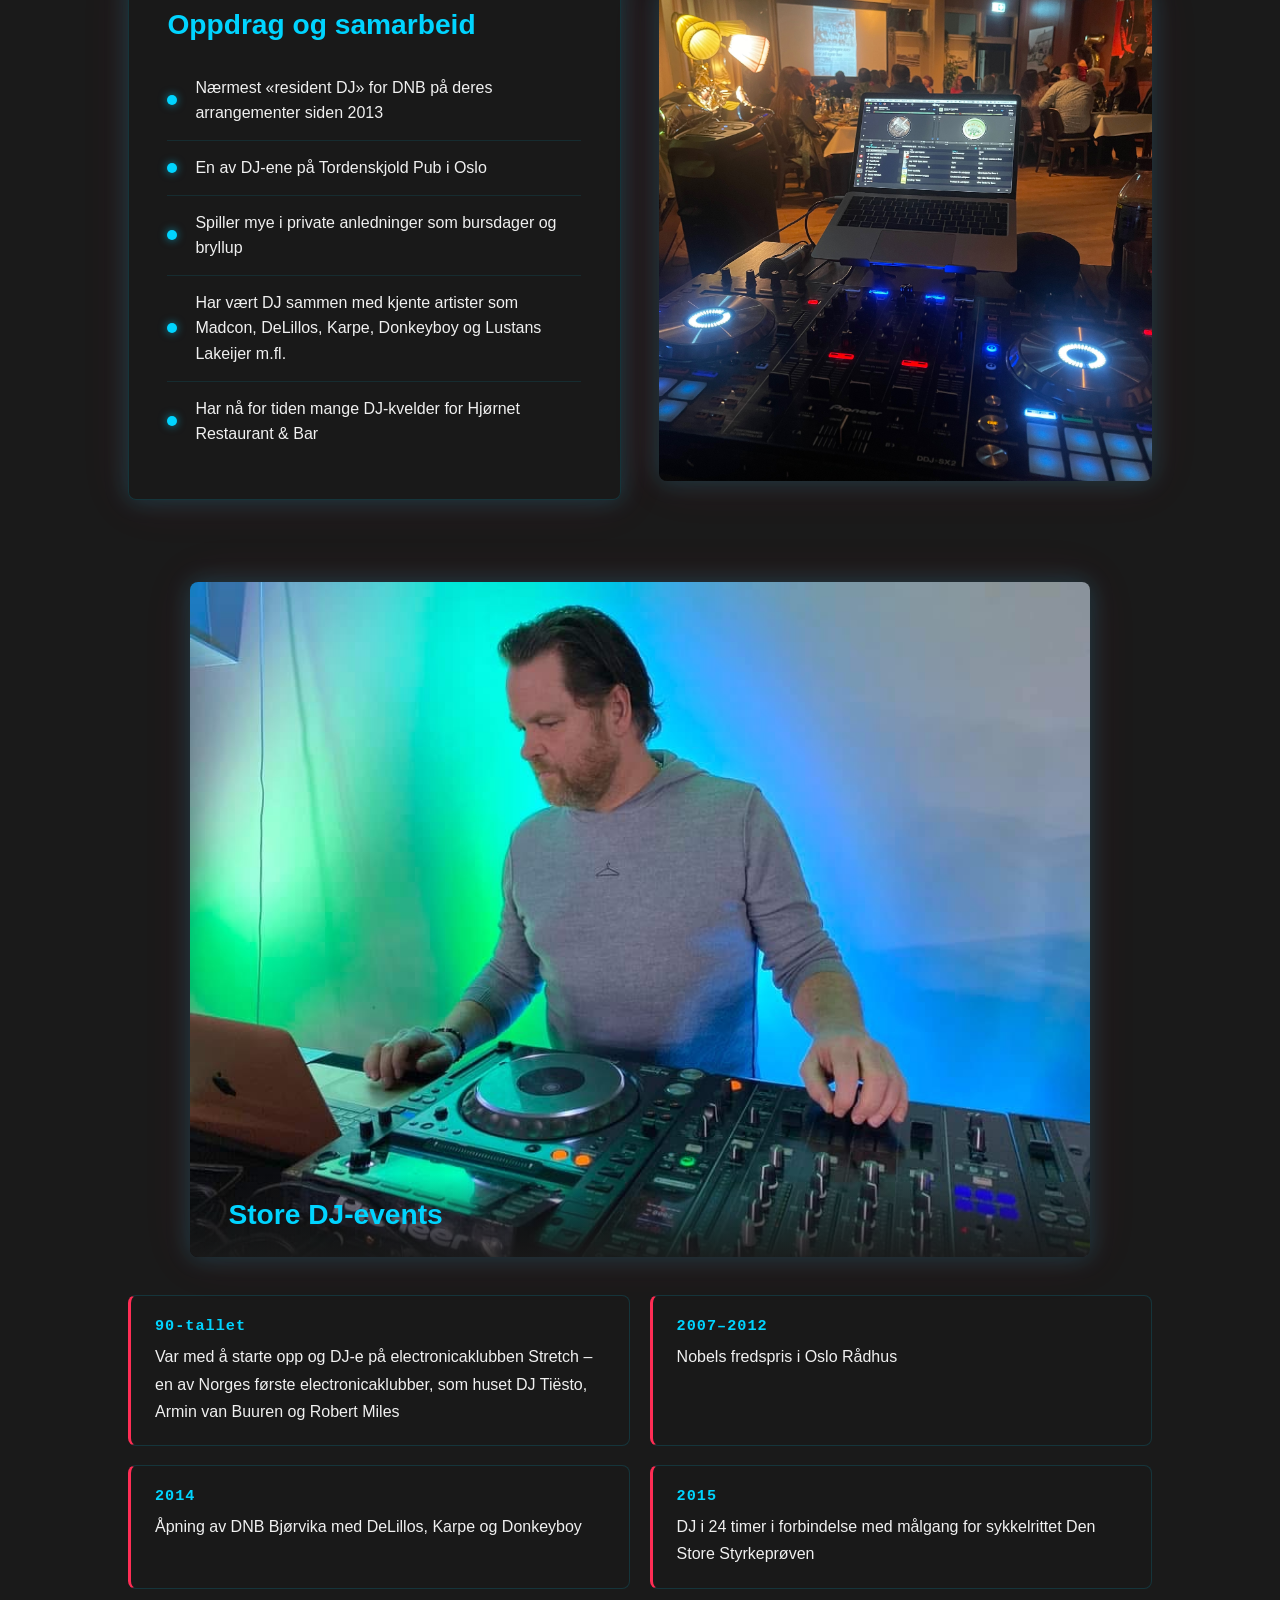
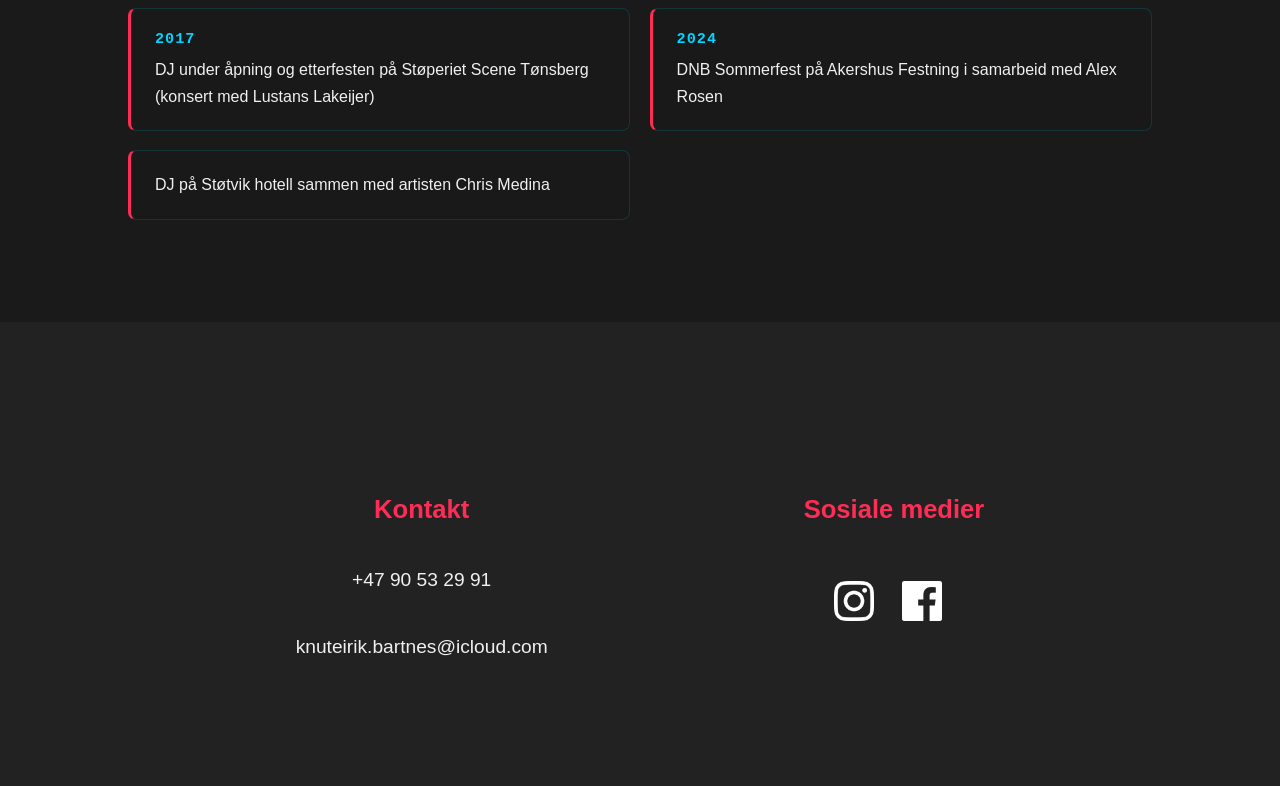
==== commit bf4099d9: "Om-siden: årstall på Bjørvika (2014) og Støperiet (2017), sortert etter år Co-Authored-By: Claude Op" ====
--- a/om/index.html
+++ b/om/index.html
@@ -100,18 +100,20 @@
                     <p class="Tekst">Nobels fredspris i Oslo Rådhus</p>
                 </article>
                 <article class="eventKort reveal">
+                    <span class="eventAar">2014</span>
+                    <p class="Tekst">Åpning av DNB Bjørvika med DeLillos, Karpe og Donkeyboy</p>
+                </article>
+                <article class="eventKort reveal">
                     <span class="eventAar">2015</span>
                     <p class="Tekst">DJ i 24 timer i forbindelse med målgang for sykkelrittet Den Store Styrkeprøven</p>
                 </article>
                 <article class="eventKort reveal">
+                    <span class="eventAar">2017</span>
+                    <p class="Tekst">DJ under åpning og etterfesten på Støperiet Scene Tønsberg (konsert med Lustans Lakeijer)</p>
+                </article>
+                <article class="eventKort reveal">
                     <span class="eventAar">2024</span>
                     <p class="Tekst">DNB Sommerfest på Akershus Festning i samarbeid med Alex Rosen</p>
-                </article>
-                <article class="eventKort reveal">
-                    <p class="Tekst">Åpning av DNB Bjørvika med DeLillos, Karpe og Donkeyboy</p>
-                </article>
-                <article class="eventKort reveal">
-                    <p class="Tekst">DJ under åpning og etterfesten på Støperiet Scene Tønsberg (konsert med Lustans Lakeijer)</p>
                 </article>
                 <article class="eventKort reveal">
                     <p class="Tekst">DJ på Støtvik hotell sammen med artisten Chris Medina</p>
